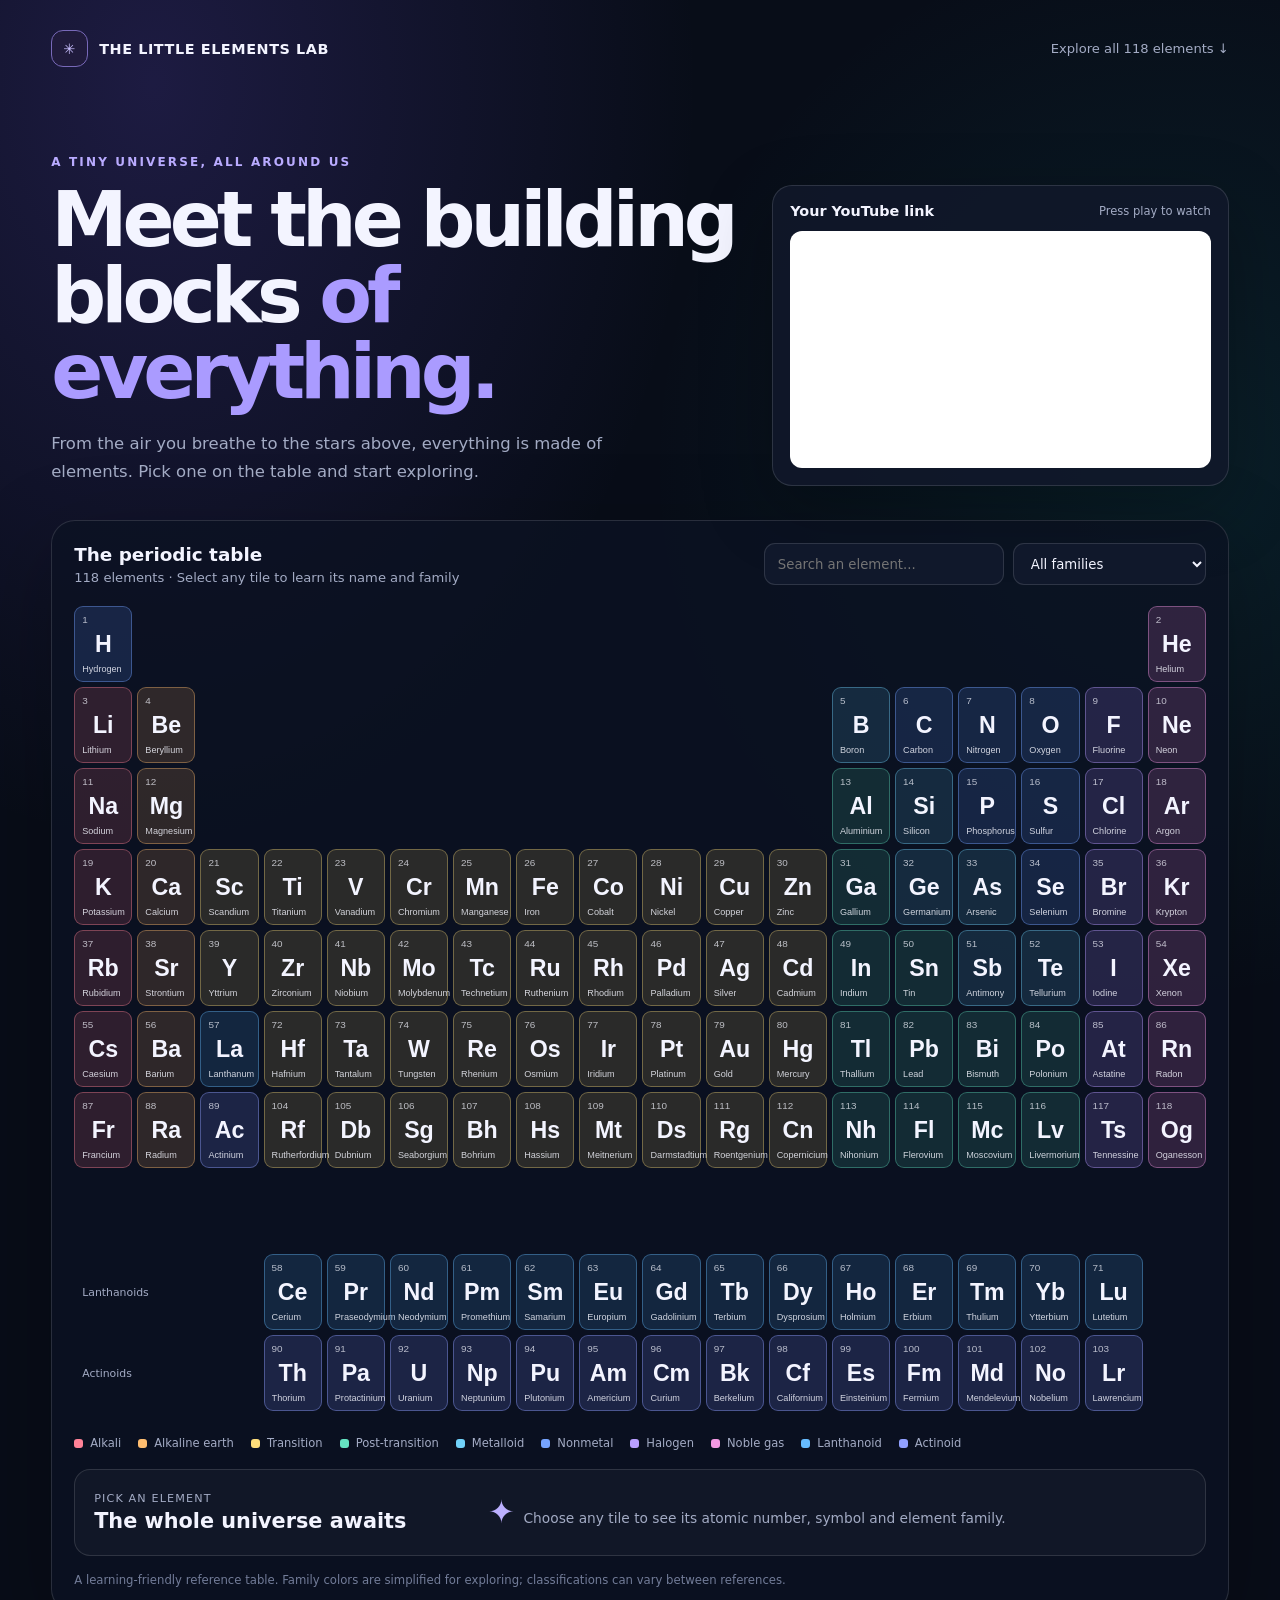
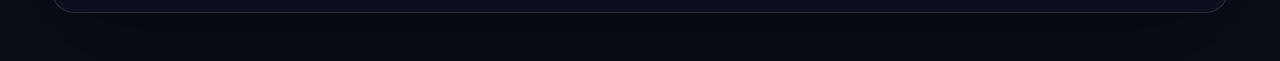
==== index.html @ 324c3a82 "Rename The Periodic Table.html to index.html" ====
<!doctype html>
<html lang="en">
<head>
<meta charset="utf-8"><meta name="viewport" content="width=device-width,initial-scale=1"><meta name="theme-color" content="#080d18">
<title>The Periodic Table — A little chemistry, a lot of wonder</title>
<style>
:root{color-scheme:dark;--ink:#f3f4ff;--muted:#a3abc4;--line:#ffffff20;font-family:Inter,ui-sans-serif,system-ui,-apple-system,"Segoe UI",sans-serif}*{box-sizing:border-box}
body{min-width:320px;min-height:100vh;margin:0;color:var(--ink);background:radial-gradient(ellipse at 12% 5%,#684dd638,transparent 34rem),radial-gradient(ellipse at 92% 28%,#17b3b11c,transparent 33rem),#080d18}
a{color:inherit}.page{width:min(1480px,100%);margin:auto;padding:30px clamp(16px,4vw,56px) 48px}.topbar,.video-heading,.table-head{display:flex;align-items:center;justify-content:space-between;gap:16px}
.brand{display:flex;align-items:center;gap:11px;font-size:.9rem;font-weight:750;letter-spacing:.04em;text-decoration:none}.brand-mark{display:grid;width:37px;height:37px;place-items:center;border:1px solid #7869b9;border-radius:12px;color:#c9bfff;background:#201b3c}.top-link,.table-subtitle{color:var(--muted);font-size:.82rem;text-decoration:none}
.hero{display:grid;grid-template-columns:1.2fr .8fr;align-items:end;gap:36px;padding:clamp(46px,8vw,88px) 0 34px}.eyebrow{margin:0 0 13px;color:#b9abff;font-size:.75rem;font-weight:800;letter-spacing:.18em;text-transform:uppercase}
h1{max-width:720px;margin:0;font-size:clamp(2.6rem,6vw,5.35rem);line-height:.99;letter-spacing:-.065em}h1 span{color:#aa9bff}.intro{max-width:620px;margin:20px 0 0;color:var(--muted);font-size:1.03rem;line-height:1.7}
.video-card{padding:17px;border:1px solid var(--line);border-radius:20px;background:#11182bd9;box-shadow:0 22px 70px #0004}.video-heading{margin-bottom:12px;font-size:.9rem}.video-heading span{color:var(--muted);font-size:.72rem}.video-frame{position:relative;overflow:hidden;width:100%;aspect-ratio:16/9;border-radius:12px;background:#0b1020}.video-frame iframe{position:absolute;inset:0;width:100%;height:100%;border:0}
.table-section{padding:22px;border:1px solid var(--line);border-radius:24px;background:#0c1223c9;box-shadow:0 28px 90px #0004}.table-head{flex-wrap:wrap;margin-bottom:21px}.table-title{margin:0;font-size:1.15rem}.table-subtitle{margin:5px 0 0}.tools{display:flex;flex-wrap:wrap;gap:9px}
input,select{min-height:42px;padding:0 13px;border:1px solid var(--line);border-radius:11px;outline:none;color:var(--ink);background:#10182b;font:inherit;font-size:.83rem}input{width:min(240px,55vw)}input:focus,select:focus{border-color:#a99aff;box-shadow:0 0 0 3px #a99aff24}
.table-scroll{overflow-x:auto;padding-bottom:10px;scrollbar-color:#525075 #111728}.periodic-grid{display:grid;grid-template-columns:repeat(18,minmax(54px,1fr));grid-template-rows:repeat(10,76px);gap:5px;min-width:1120px}
.element{display:flex;min-width:0;flex-direction:column;justify-content:space-between;padding:7px;border:1px solid var(--edge,#ffffff2b);border-radius:9px;color:var(--ink);background:var(--tile,#ffffff12);text-align:left;cursor:pointer;transition:transform .16s,filter .16s}.element:hover,.element:focus-visible{z-index:1;transform:translateY(-3px) scale(1.04);filter:brightness(1.2);outline:2px solid #ffffff8c}.element[hidden]{display:none}.atomic-number{color:#f5f6ffb8;font-size:.62rem}.symbol{align-self:center;font-size:1.45rem;font-weight:780;line-height:1}.element-name{overflow:hidden;color:#f5f6ffd4;font-size:.57rem;text-overflow:ellipsis;white-space:nowrap}
.alkali{--tile:#ff708326;--edge:#ff829761}.alkaline{--tile:#ffae5c26;--edge:#ffbe7061}.transition{--tile:#ffd76722;--edge:#ffde7b57}.post-transition{--tile:#4dd0b324;--edge:#65e4c259}.metalloid{--tile:#57beeb26;--edge:#71d2fa61}.nonmetal{--tile:#5992ff29;--edge:#76a4ff66}.halogen{--tile:#a682ff2b;--edge:#b99fff66}.noble{--tile:#ee7cda29;--edge:#f499e366}.lanthanoid{--tile:#4ba7ef26;--edge:#67bcff61}.actinoid{--tile:#778aff2b;--edge:#91a0ff66}
.series-label{grid-column:1/4;display:flex;align-items:center;padding-left:8px;color:var(--muted);font-size:.68rem}.legend{display:flex;flex-wrap:wrap;gap:10px 17px;margin-top:15px}.legend-item{display:inline-flex;align-items:center;gap:7px;color:var(--muted);font-size:.72rem}.dot{width:9px;height:9px;border-radius:3px;background:var(--dot)}
.details{display:grid;grid-template-columns:minmax(170px,.7fr) 1.3fr;gap:18px;align-items:center;margin-top:19px;padding:17px 19px;border:1px solid var(--line);border-radius:16px;background:#ffffff08}.details-kicker{color:var(--muted);font-size:.7rem;letter-spacing:.1em;text-transform:uppercase}.details-name{margin:4px 0 0;font-size:1.3rem}.details-symbol{color:#bcb0ff;font-size:2rem;font-weight:800}.details-text{margin:0;color:var(--muted);font-size:.86rem;line-height:1.6}.footnote{margin:16px 0 0;color:#727c98;font-size:.73rem;line-height:1.5}
@media(max-width:760px){.page{padding-top:19px}.hero{grid-template-columns:1fr;gap:25px;padding-top:56px}.video-card{max-width:480px}.table-section{padding:15px}.details{grid-template-columns:1fr;gap:9px}}
@media(prefers-reduced-motion:reduce){*,*::before,*::after{scroll-behavior:auto!important;transition-duration:.01ms!important}}
</style></head>
<body><main class="page">
<nav class="topbar" aria-label="Main navigation"><a class="brand" href="#" aria-label="Periodic Table home"><span class="brand-mark" aria-hidden="true">✳</span> THE LITTLE ELEMENTS LAB</a><a class="top-link" href="#elements">Explore all 118 elements ↓</a></nav>
<section class="hero" aria-labelledby="page-title"><div><p class="eyebrow">A tiny universe, all around us</p><h1 id="page-title">Meet the building blocks <span>of everything.</span></h1><p class="intro">From the air you breathe to the stars above, everything is made of elements. Pick one on the table and start exploring.</p></div>
<aside class="video-card" aria-label="YouTube video"><div class="video-heading"><strong>Your YouTube link</strong><span>Press play to watch</span></div><div class="video-frame"><iframe src="https://www.youtube-nocookie.com/embed/rz4Dd1I_fX0?list=RDrz4Dd1I_fX0" title="YouTube video" loading="lazy" referrerpolicy="strict-origin-when-cross-origin" allow="accelerometer; autoplay; clipboard-write; encrypted-media; gyroscope; picture-in-picture; web-share" allowfullscreen></iframe></div></aside></section>
<section class="table-section" id="elements" aria-labelledby="table-title"><div class="table-head"><div><h2 class="table-title" id="table-title">The periodic table</h2><p class="table-subtitle">118 elements · Select any tile to learn its name and family</p></div><div class="tools"><input id="search" type="search" placeholder="Search an element..." autocomplete="off" aria-label="Search elements">
<select id="family" aria-label="Filter by family"><option value="">All families</option><option value="alkali">Alkali metals</option><option value="alkaline">Alkaline earth metals</option><option value="transition">Transition metals</option><option value="post-transition">Post-transition metals</option><option value="metalloid">Metalloids</option><option value="nonmetal">Other nonmetals</option><option value="halogen">Halogens</option><option value="noble">Noble gases</option><option value="lanthanoid">Lanthanoids</option><option value="actinoid">Actinoids</option></select></div></div>
<div class="table-scroll" tabindex="0" aria-label="Scrollable periodic table"><div class="periodic-grid" id="periodic-grid"></div></div>
<div class="legend" aria-label="Element families"><span class="legend-item"><i class="dot" style="--dot:#ff8297"></i>Alkali</span><span class="legend-item"><i class="dot" style="--dot:#ffbe70"></i>Alkaline earth</span><span class="legend-item"><i class="dot" style="--dot:#ffde7b"></i>Transition</span><span class="legend-item"><i class="dot" style="--dot:#65e4c2"></i>Post-transition</span><span class="legend-item"><i class="dot" style="--dot:#71d2fa"></i>Metalloid</span><span class="legend-item"><i class="dot" style="--dot:#76a4ff"></i>Nonmetal</span><span class="legend-item"><i class="dot" style="--dot:#b99fff"></i>Halogen</span><span class="legend-item"><i class="dot" style="--dot:#f499e3"></i>Noble gas</span><span class="legend-item"><i class="dot" style="--dot:#67bcff"></i>Lanthanoid</span><span class="legend-item"><i class="dot" style="--dot:#91a0ff"></i>Actinoid</span></div>
<div class="details" aria-live="polite"><div><div class="details-kicker" id="details-kicker">Pick an element</div><h3 class="details-name" id="details-name">The whole universe awaits</h3></div><p class="details-text"><span class="details-symbol" id="details-symbol" aria-hidden="true">✦</span> &nbsp;<span id="details-description">Choose any tile to see its atomic number, symbol and element family.</span></p></div>
<p class="footnote">A learning-friendly reference table. Family colors are simplified for exploring; classifications can vary between references.</p></section></main>
<script>
const symbols = "H He Li Be B C N O F Ne Na Mg Al Si P S Cl Ar K Ca Sc Ti V Cr Mn Fe Co Ni Cu Zn Ga Ge As Se Br Kr Rb Sr Y Zr Nb Mo Tc Ru Rh Pd Ag Cd In Sn Sb Te I Xe Cs Ba La Ce Pr Nd Pm Sm Eu Gd Tb Dy Ho Er Tm Yb Lu Hf Ta W Re Os Ir Pt Au Hg Tl Pb Bi Po At Rn Fr Ra Ac Th Pa U Np Pu Am Cm Bk Cf Es Fm Md No Lr Rf Db Sg Bh Hs Mt Ds Rg Cn Nh Fl Mc Lv Ts Og".split(" ");
const names = [];
names.push(...`Hydrogen Helium Lithium Beryllium Boron Carbon Nitrogen Oxygen Fluorine Neon Sodium Magnesium Aluminium Silicon Phosphorus Sulfur Chlorine Argon Potassium Calcium Scandium Titanium Vanadium Chromium Manganese Iron Cobalt Nickel Copper Zinc Gallium Germanium Arsenic Selenium Bromine Krypton`.split(" "));
names.push(...`Rubidium Strontium Yttrium Zirconium Niobium Molybdenum Technetium Ruthenium Rhodium Palladium Silver Cadmium Indium Tin Antimony Tellurium Iodine Xenon Caesium Barium`.split(" "));
names.push(...`Lanthanum Cerium Praseodymium Neodymium Promethium Samarium Europium Gadolinium Terbium Dysprosium Holmium Erbium Thulium Ytterbium Lutetium Hafnium Tantalum Tungsten Rhenium Osmium Iridium Platinum Gold Mercury Thallium Lead Bismuth Polonium Astatine Radon`.split(" "));
names.push(...`Francium Radium Actinium Thorium Protactinium Uranium Neptunium Plutonium Americium Curium Berkelium Californium Einsteinium Fermium Mendelevium Nobelium`.split(" "));
names.push(...`Lawrencium Rutherfordium Dubnium Seaborgium Bohrium Hassium Meitnerium Darmstadtium Roentgenium Copernicium Nihonium Flerovium Moscovium Livermorium Tennessine Oganesson`.split(" "));
const positions = new Map();
const periods = [
  [[["H"],1],[["He"],18]],
  [[["Li"],1],[["Be"],2],[["B","C","N","O","F","Ne"],13]],
  [[["Na"],1],[["Mg"],2],[["Al","Si","P","S","Cl","Ar"],13]],
  [[symbols.slice(18,36),1]],
  [[symbols.slice(36,54),1]],
  [[["Cs"],1],[["Ba"],2],[["La"],3],[["Hf","Ta","W","Re","Os","Ir","Pt","Au","Hg","Tl","Pb","Bi","Po","At","Rn"],4]],
  [[["Fr"],1],[["Ra"],2],[["Ac"],3],[["Rf","Db","Sg","Bh","Hs","Mt","Ds","Rg","Cn","Nh","Fl","Mc","Lv","Ts","Og"],4]]
];
periods.forEach((period, index) => {
  for (const [groupSymbols, firstGroup] of period) {
    groupSymbols.forEach((symbol, offset) => positions.set(symbol, [index + 1, firstGroup + offset]));
  }
});
symbols.slice(57,71).forEach((symbol, index) => positions.set(symbol, [9, index + 4]));
symbols.slice(89,103).forEach((symbol, index) => positions.set(symbol, [10, index + 4]));

const familySets = {
  alkali: "Li Na K Rb Cs Fr", alkaline: "Be Mg Ca Sr Ba Ra",
  metalloid: "B Si Ge As Sb Te", nonmetal: "H C N O P S Se",
  halogen: "F Cl Br I At Ts", noble: "He Ne Ar Kr Xe Rn Og",
  "post-transition": "Al Ga In Sn Tl Pb Bi Po Nh Fl Mc Lv",
  lanthanoid: "La Ce Pr Nd Pm Sm Eu Gd Tb Dy Ho Er Tm Yb Lu",
  actinoid: "Ac Th Pa U Np Pu Am Cm Bk Cf Es Fm Md No Lr"
};
const familyNames = {
  alkali: "Alkali metal", alkaline: "Alkaline earth metal", transition: "Transition metal",
  "post-transition": "Post-transition metal", metalloid: "Metalloid", nonmetal: "Other nonmetal",
  halogen: "Halogen", noble: "Noble gas", lanthanoid: "Lanthanoid", actinoid: "Actinoid"
};
const families = Object.fromEntries(Object.entries(familySets).map(([family, list]) => [family, new Set(list.split(" "))]));
function familyOf(symbol) {
  for (const [family, set] of Object.entries(families)) if (set.has(symbol)) return family;
  const position = positions.get(symbol);
  return position && position[1] >= 3 && position[1] <= 12 ? "transition" : "post-transition";
}
const grid = document.getElementById("periodic-grid");
function addSeriesLabel(text, row) {
  const label = document.createElement("div");
  label.className = "series-label";
  label.style.gridRow = String(row);
  label.textContent = text;
  grid.append(label);
}
addSeriesLabel("Lanthanoids", 9);
addSeriesLabel("Actinoids", 10);
symbols.forEach((symbol, index) => {
  const [row, column] = positions.get(symbol);
  const family = familyOf(symbol);
  const tile = document.createElement("button");
  tile.type = "button";
  tile.className = `element ${family}`;
  tile.style.gridRow = String(row);
  tile.style.gridColumn = String(column);
  tile.dataset.name = names[index];
  tile.dataset.symbol = symbol;
  tile.dataset.family = family;
  tile.setAttribute("aria-label", `${names[index]}, atomic number ${index + 1}, ${familyNames[family]}`);
  tile.innerHTML = `<span class="atomic-number">${index + 1}</span><span class="symbol">${symbol}</span><span class="element-name">${names[index]}</span>`;
  tile.addEventListener("click", () => {
    document.getElementById("details-kicker").textContent = `Atomic number ${index + 1} · ${familyNames[family]}`;
    document.getElementById("details-name").textContent = names[index];
    document.getElementById("details-symbol").textContent = symbol;
    document.getElementById("details-description").textContent = facts[symbol] || `${names[index]} belongs to the ${familyNames[family].toLowerCase()} family. Its place in the table reflects its atomic number and shared chemical properties.`;
  });
  grid.append(tile);
});
const facts = {
  H: "The lightest element, hydrogen is the most abundant element in the universe and helps power stars.",
  He: "Helium is a very light noble gas. It is used in balloons and in cooling scientific equipment.",
  C: "Carbon is the versatile backbone of life and appears in forms such as graphite and diamond.",
  N: "Nitrogen makes up most of Earth's atmosphere and is essential to proteins and DNA.",
  O: "Oxygen is a reactive gas that animals need for respiration; it also makes up much of Earth's crust.",
  Na: "Sodium is a soft, reactive metal. In table salt, it is safely paired with chlorine.",
  Al: "Aluminium is a light metal used in cans, aircraft and many everyday objects.",
  Si: "Silicon is a metalloid used in computer chips and is a major ingredient in sand and glass.",
  Cl: "Chlorine is a reactive halogen used to disinfect water; in salt it is bonded to sodium.",
  Fe: "Iron is used to make steel and is part of the hemoglobin that carries oxygen in blood.",
  Cu: "Copper conducts electricity very well, which makes it useful in wires and electronics.",
  Ag: "Silver is a shiny metal with excellent electrical conductivity.",
  Au: "Gold resists corrosion and has been treasured for jewellery, coins and electronics.",
  Hg: "Mercury is a metal that is liquid at room temperature. It is toxic, so it must be handled safely.",
  U: "Uranium is a very heavy, naturally radioactive actinoid used as fuel in some nuclear power plants."
};
const search = document.getElementById("search");
const familySelect = document.getElementById("family");
function filterElements() {
  const query = search.value.trim().toLowerCase();
  const family = familySelect.value;
  for (const tile of grid.querySelectorAll(".element")) {
    const matchesQuery = `${tile.dataset.name} ${tile.dataset.symbol} ${tile.querySelector(".atomic-number").textContent}`.toLowerCase().includes(query);
    tile.hidden = !matchesQuery || (family !== "" && tile.dataset.family !== family);
  }
}
search.addEventListener("input", filterElements);
familySelect.addEventListener("change", filterElements);
</script></body></html>
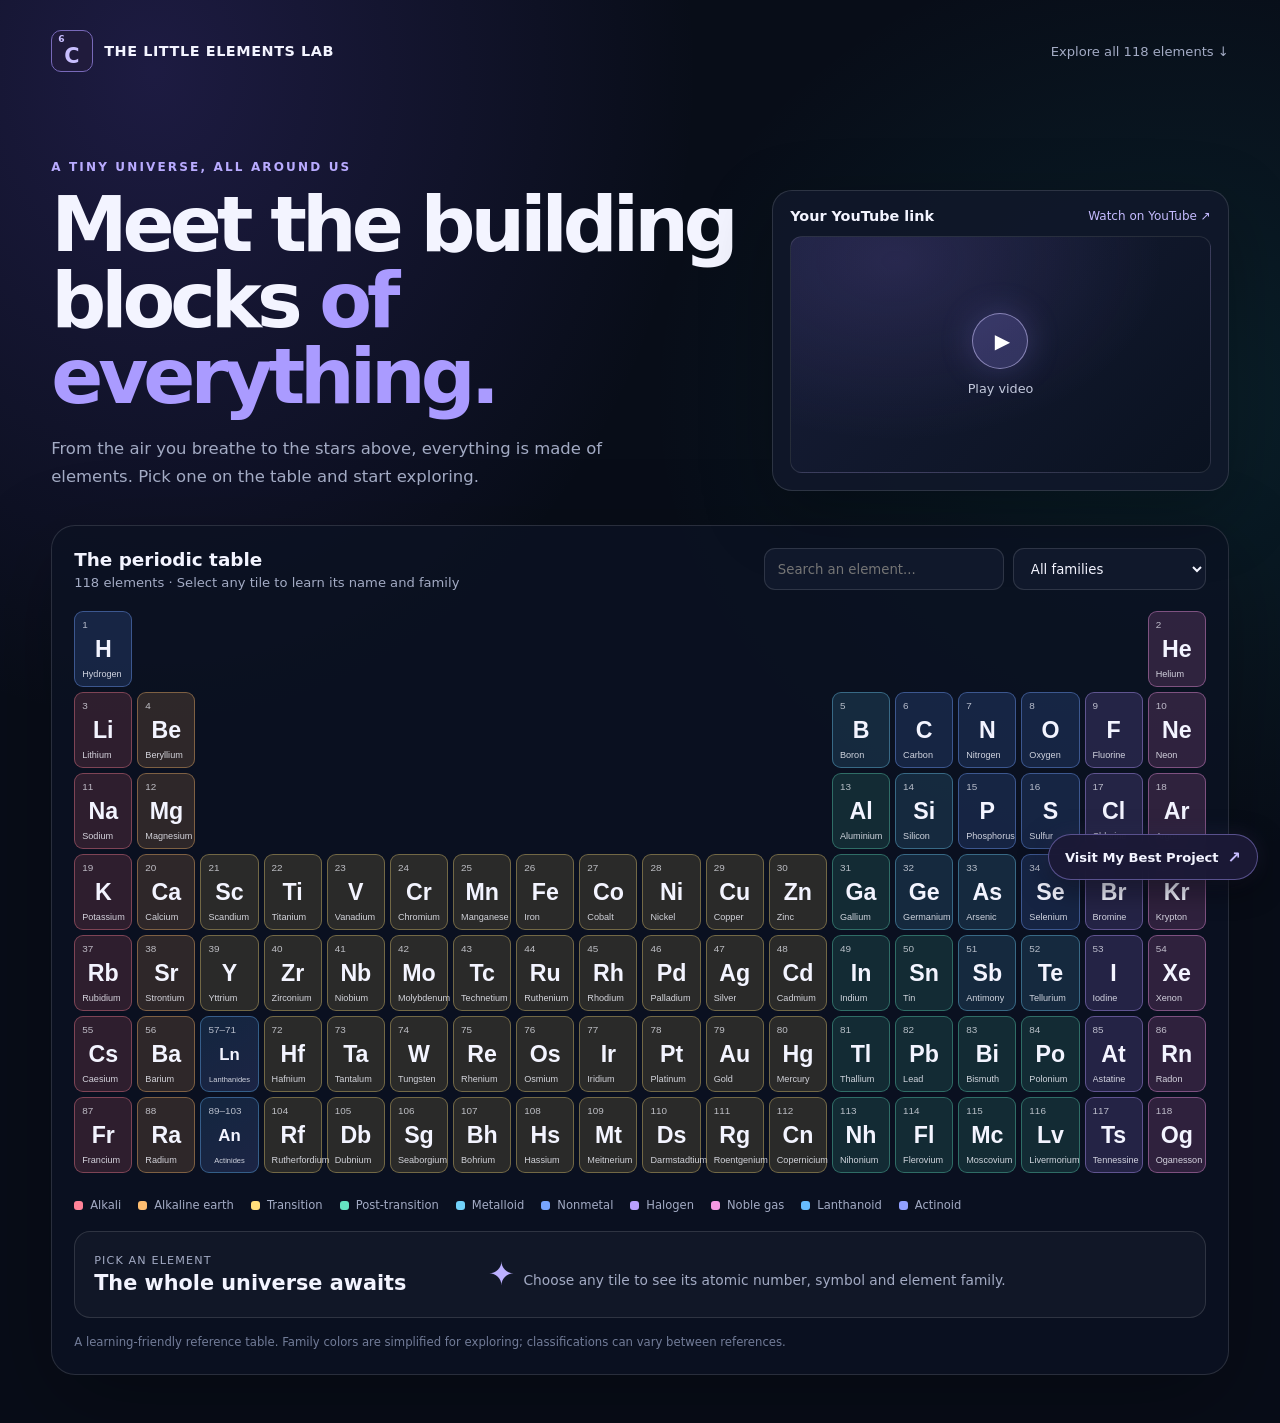
==== commit 368c441b: "Add files via upload" ====
--- a/index.html
+++ b/index.html
@@ -3,34 +3,39 @@
 <head>
 <meta charset="utf-8"><meta name="viewport" content="width=device-width,initial-scale=1"><meta name="theme-color" content="#080d18">
 <title>The Periodic Table — A little chemistry, a lot of wonder</title>
+<link rel="icon" type="image/svg+xml" href="data:image/svg+xml,%3Csvg xmlns='http://www.w3.org/2000/svg' viewBox='0 0 64 64'%3E%3Crect x='3' y='3' width='58' height='58' rx='12' fill='%23201b3c' stroke='%239a8cff' stroke-width='3'/%3E%3Ctext x='11' y='21' fill='%23d8d0ff' font-family='Arial,sans-serif' font-size='13'%3E6%3C/text%3E%3Ctext x='32' y='48' text-anchor='middle' fill='%23f3f4ff' font-family='Arial,sans-serif' font-size='31' font-weight='bold'%3EC%3C/text%3E%3C/svg%3E">
 <style>
-:root{color-scheme:dark;--ink:#f3f4ff;--muted:#a3abc4;--line:#ffffff20;font-family:Inter,ui-sans-serif,system-ui,-apple-system,"Segoe UI",sans-serif}*{box-sizing:border-box}
+:root{color-scheme:dark;--ink:#f3f4ff;--muted:#a3abc4;--line:#ffffff20;font-family:Inter,ui-sans-serif,system-ui,-apple-system,"Segoe UI",sans-serif}html{scroll-behavior:smooth;scroll-padding-top:20px}*{box-sizing:border-box}
 body{min-width:320px;min-height:100vh;margin:0;color:var(--ink);background:radial-gradient(ellipse at 12% 5%,#684dd638,transparent 34rem),radial-gradient(ellipse at 92% 28%,#17b3b11c,transparent 33rem),#080d18}
 a{color:inherit}.page{width:min(1480px,100%);margin:auto;padding:30px clamp(16px,4vw,56px) 48px}.topbar,.video-heading,.table-head{display:flex;align-items:center;justify-content:space-between;gap:16px}
-.brand{display:flex;align-items:center;gap:11px;font-size:.9rem;font-weight:750;letter-spacing:.04em;text-decoration:none}.brand-mark{display:grid;width:37px;height:37px;place-items:center;border:1px solid #7869b9;border-radius:12px;color:#c9bfff;background:#201b3c}.top-link,.table-subtitle{color:var(--muted);font-size:.82rem;text-decoration:none}
+.brand{display:flex;align-items:center;gap:11px;font-size:.9rem;font-weight:750;letter-spacing:.04em;text-decoration:none}.brand-mark{display:flex;width:42px;height:42px;flex-direction:column;justify-content:space-between;padding:4px 6px;border:1px solid #7869b9;border-radius:10px;color:#c9bfff;background:#201b3c;line-height:1}.brand-mark-number{font-size:.57rem;font-weight:600;letter-spacing:0}.brand-mark-symbol{align-self:center;font-size:1.3rem;font-weight:800}.top-link,.table-subtitle{color:var(--muted);font-size:.82rem;text-decoration:none}
 .hero{display:grid;grid-template-columns:1.2fr .8fr;align-items:end;gap:36px;padding:clamp(46px,8vw,88px) 0 34px}.eyebrow{margin:0 0 13px;color:#b9abff;font-size:.75rem;font-weight:800;letter-spacing:.18em;text-transform:uppercase}
 h1{max-width:720px;margin:0;font-size:clamp(2.6rem,6vw,5.35rem);line-height:.99;letter-spacing:-.065em}h1 span{color:#aa9bff}.intro{max-width:620px;margin:20px 0 0;color:var(--muted);font-size:1.03rem;line-height:1.7}
-.video-card{padding:17px;border:1px solid var(--line);border-radius:20px;background:#11182bd9;box-shadow:0 22px 70px #0004}.video-heading{margin-bottom:12px;font-size:.9rem}.video-heading span{color:var(--muted);font-size:.72rem}.video-frame{position:relative;overflow:hidden;width:100%;aspect-ratio:16/9;border-radius:12px;background:#0b1020}.video-frame iframe{position:absolute;inset:0;width:100%;height:100%;border:0}
+.video-card{padding:17px;border:1px solid var(--line);border-radius:20px;background:#11182bd9;box-shadow:0 22px 70px #0004}.video-heading{margin-bottom:12px;font-size:.9rem}.video-heading span{color:var(--muted);font-size:.72rem}.video-heading a{color:#c5bbff;font-size:.75rem;text-decoration:none}.video-heading a:hover{text-decoration:underline}.video-frame{position:relative;overflow:hidden;width:100%;aspect-ratio:16/9;border:1px solid #ffffff1c;border-radius:12px;background:radial-gradient(ellipse at 25% 10%,#8266d12d,transparent 60%),linear-gradient(135deg,#171d37,#0a1220)}.video-frame iframe{position:absolute;inset:0;width:100%;height:100%;border:0}.video-launch{position:absolute;inset:0;display:grid;width:100%;place-content:center;justify-items:center;gap:12px;border:0;color:#f3f4ff;background:transparent;font:inherit;cursor:pointer}.play-icon{display:grid;width:56px;height:56px;place-items:center;padding-left:4px;border:1px solid #d1c8ff88;border-radius:50%;color:white;background:#9a8cff38;box-shadow:0 0 34px #9a8cff3d;font-size:1.25rem;transition:transform .18s,background .18s}.video-launch:hover .play-icon,.video-launch:focus-visible .play-icon{transform:scale(1.08);background:#9a8cff70}.video-launch:focus-visible{outline:2px solid #c9bfff;outline-offset:-4px}.video-launch span:last-child{color:#c3c9dc;font-size:.8rem}
 .table-section{padding:22px;border:1px solid var(--line);border-radius:24px;background:#0c1223c9;box-shadow:0 28px 90px #0004}.table-head{flex-wrap:wrap;margin-bottom:21px}.table-title{margin:0;font-size:1.15rem}.table-subtitle{margin:5px 0 0}.tools{display:flex;flex-wrap:wrap;gap:9px}
 input,select{min-height:42px;padding:0 13px;border:1px solid var(--line);border-radius:11px;outline:none;color:var(--ink);background:#10182b;font:inherit;font-size:.83rem}input{width:min(240px,55vw)}input:focus,select:focus{border-color:#a99aff;box-shadow:0 0 0 3px #a99aff24}
-.table-scroll{overflow-x:auto;padding-bottom:10px;scrollbar-color:#525075 #111728}.periodic-grid{display:grid;grid-template-columns:repeat(18,minmax(54px,1fr));grid-template-rows:repeat(10,76px);gap:5px;min-width:1120px}
+.table-scroll{overflow-x:auto;padding-bottom:10px;scrollbar-color:#525075 #111728}.periodic-grid{display:grid;grid-template-columns:repeat(18,minmax(54px,1fr));grid-template-rows:repeat(7,76px);gap:5px;min-width:1120px}
 .element{display:flex;min-width:0;flex-direction:column;justify-content:space-between;padding:7px;border:1px solid var(--edge,#ffffff2b);border-radius:9px;color:var(--ink);background:var(--tile,#ffffff12);text-align:left;cursor:pointer;transition:transform .16s,filter .16s}.element:hover,.element:focus-visible{z-index:1;transform:translateY(-3px) scale(1.04);filter:brightness(1.2);outline:2px solid #ffffff8c}.element[hidden]{display:none}.atomic-number{color:#f5f6ffb8;font-size:.62rem}.symbol{align-self:center;font-size:1.45rem;font-weight:780;line-height:1}.element-name{overflow:hidden;color:#f5f6ffd4;font-size:.57rem;text-overflow:ellipsis;white-space:nowrap}
+.series-toggle{align-items:center;gap:2px;border-color:#67bcff61;background:linear-gradient(145deg,#4ba7ef26,#778aff2b);text-align:center}.series-toggle .atomic-number{align-self:flex-start}.series-toggle .symbol{font-size:1.05rem}.series-toggle .element-name{align-self:center;max-width:100%;font-size:.47rem;line-height:1.05;white-space:normal;overflow-wrap:anywhere}.series-disclosure{display:grid;grid-template-rows:0fr;opacity:0;transition:grid-template-rows .35s ease,opacity .25s ease}.series-disclosure.is-open{grid-template-rows:1fr;opacity:1}.series-panel-inner{min-height:0;overflow:hidden}.series-panel-head{display:flex;align-items:center;justify-content:space-between;gap:12px;padding:17px 2px 10px}.series-panel-title{margin:0;font-size:.92rem}.series-close{padding:6px 10px;border:1px solid var(--line);border-radius:9px;color:var(--muted);background:#10182b;font:inherit;font-size:.75rem;cursor:pointer}.series-close:hover{color:var(--ink);border-color:#a99aff}.series-grid{display:grid;grid-template-columns:repeat(15,minmax(54px,1fr));gap:5px;min-width:900px;padding:2px 1px 8px}
 .alkali{--tile:#ff708326;--edge:#ff829761}.alkaline{--tile:#ffae5c26;--edge:#ffbe7061}.transition{--tile:#ffd76722;--edge:#ffde7b57}.post-transition{--tile:#4dd0b324;--edge:#65e4c259}.metalloid{--tile:#57beeb26;--edge:#71d2fa61}.nonmetal{--tile:#5992ff29;--edge:#76a4ff66}.halogen{--tile:#a682ff2b;--edge:#b99fff66}.noble{--tile:#ee7cda29;--edge:#f499e366}.lanthanoid{--tile:#4ba7ef26;--edge:#67bcff61}.actinoid{--tile:#778aff2b;--edge:#91a0ff66}
-.series-label{grid-column:1/4;display:flex;align-items:center;padding-left:8px;color:var(--muted);font-size:.68rem}.legend{display:flex;flex-wrap:wrap;gap:10px 17px;margin-top:15px}.legend-item{display:inline-flex;align-items:center;gap:7px;color:var(--muted);font-size:.72rem}.dot{width:9px;height:9px;border-radius:3px;background:var(--dot)}
+.series-label{grid-column:1/3;display:flex;align-items:center;padding-left:8px;color:var(--muted);font-size:.62rem;line-height:1.4}.legend{display:flex;flex-wrap:wrap;gap:10px 17px;margin-top:15px}.legend-item{display:inline-flex;align-items:center;gap:7px;color:var(--muted);font-size:.72rem}.dot{width:9px;height:9px;border-radius:3px;background:var(--dot)}
 .details{display:grid;grid-template-columns:minmax(170px,.7fr) 1.3fr;gap:18px;align-items:center;margin-top:19px;padding:17px 19px;border:1px solid var(--line);border-radius:16px;background:#ffffff08}.details-kicker{color:var(--muted);font-size:.7rem;letter-spacing:.1em;text-transform:uppercase}.details-name{margin:4px 0 0;font-size:1.3rem}.details-symbol{color:#bcb0ff;font-size:2rem;font-weight:800}.details-text{margin:0;color:var(--muted);font-size:.86rem;line-height:1.6}.footnote{margin:16px 0 0;color:#727c98;font-size:.73rem;line-height:1.5}
+.project-link{position:fixed;right:22px;bottom:20px;z-index:5;display:inline-flex;align-items:center;gap:9px;min-height:46px;padding:0 16px;border:1px solid #a99aff70;border-radius:999px;color:#f3f4ff;background:rgba(28,25,55,.96);box-shadow:0 8px 28px #0008,0 0 22px #9a8cff20;font-size:.82rem;font-weight:700;text-decoration:none;backdrop-filter:blur(12px);transition:transform .18s,border-color .18s,background .18s}.project-link:hover{transform:translateY(-2px);border-color:#c7bcff;background:#30285a}.project-link:focus-visible{outline:2px solid #c9bfff;outline-offset:3px}.project-link span:last-child{color:#c7bcff;font-size:1rem}
 @media(max-width:760px){.page{padding-top:19px}.hero{grid-template-columns:1fr;gap:25px;padding-top:56px}.video-card{max-width:480px}.table-section{padding:15px}.details{grid-template-columns:1fr;gap:9px}}
+@media(max-width:480px){.project-link{right:14px;bottom:14px;min-height:43px;padding:0 13px;font-size:.76rem}}
 @media(prefers-reduced-motion:reduce){*,*::before,*::after{scroll-behavior:auto!important;transition-duration:.01ms!important}}
 </style></head>
 <body><main class="page">
-<nav class="topbar" aria-label="Main navigation"><a class="brand" href="#" aria-label="Periodic Table home"><span class="brand-mark" aria-hidden="true">✳</span> THE LITTLE ELEMENTS LAB</a><a class="top-link" href="#elements">Explore all 118 elements ↓</a></nav>
+<nav class="topbar" aria-label="Main navigation"><a class="brand" href="#" aria-label="Periodic Table home"><span class="brand-mark" title="Carbon, atomic number 6" aria-hidden="true"><span class="brand-mark-number">6</span><span class="brand-mark-symbol">C</span></span> THE LITTLE ELEMENTS LAB</a><a class="top-link" href="#elements">Explore all 118 elements ↓</a></nav>
 <section class="hero" aria-labelledby="page-title"><div><p class="eyebrow">A tiny universe, all around us</p><h1 id="page-title">Meet the building blocks <span>of everything.</span></h1><p class="intro">From the air you breathe to the stars above, everything is made of elements. Pick one on the table and start exploring.</p></div>
-<aside class="video-card" aria-label="YouTube video"><div class="video-heading"><strong>Your YouTube link</strong><span>Press play to watch</span></div><div class="video-frame"><iframe src="https://www.youtube-nocookie.com/embed/rz4Dd1I_fX0?list=RDrz4Dd1I_fX0" title="YouTube video" loading="lazy" referrerpolicy="strict-origin-when-cross-origin" allow="accelerometer; autoplay; clipboard-write; encrypted-media; gyroscope; picture-in-picture; web-share" allowfullscreen></iframe></div></aside></section>
+<aside class="video-card" aria-label="YouTube video"><div class="video-heading"><strong>Your YouTube link</strong><a href="https://www.youtube.com/watch?v=rz4Dd1I_fX0&amp;list=RDrz4Dd1I_fX0&amp;start_radio=1" target="_blank" rel="noopener noreferrer">Watch on YouTube ↗</a></div><div class="video-frame" id="video-frame"><button class="video-launch" id="video-launch" type="button" aria-label="Load and play the YouTube video"><span class="play-icon" aria-hidden="true">▶</span><span>Play video</span></button></div></aside></section>
 <section class="table-section" id="elements" aria-labelledby="table-title"><div class="table-head"><div><h2 class="table-title" id="table-title">The periodic table</h2><p class="table-subtitle">118 elements · Select any tile to learn its name and family</p></div><div class="tools"><input id="search" type="search" placeholder="Search an element..." autocomplete="off" aria-label="Search elements">
-<select id="family" aria-label="Filter by family"><option value="">All families</option><option value="alkali">Alkali metals</option><option value="alkaline">Alkaline earth metals</option><option value="transition">Transition metals</option><option value="post-transition">Post-transition metals</option><option value="metalloid">Metalloids</option><option value="nonmetal">Other nonmetals</option><option value="halogen">Halogens</option><option value="noble">Noble gases</option><option value="lanthanoid">Lanthanoids</option><option value="actinoid">Actinoids</option></select></div></div>
-<div class="table-scroll" tabindex="0" aria-label="Scrollable periodic table"><div class="periodic-grid" id="periodic-grid"></div></div>
+<select id="family" aria-label="Filter by family"><option value="">All families</option><option value="first-twenty">First Twenty</option><option value="alkali">Alkali metals</option><option value="alkaline">Alkaline earth metals</option><option value="transition">Transition metals</option><option value="post-transition">Post-transition metals</option><option value="metalloid">Metalloids</option><option value="nonmetal">Other nonmetals</option><option value="halogen">Halogens</option><option value="noble">Noble gases</option><option value="lanthanoid">Lanthanoids</option><option value="actinoid">Actinoids</option></select></div></div>
+<div class="table-scroll" tabindex="0" aria-label="Scrollable periodic table"><div class="periodic-grid" id="periodic-grid"></div><div class="series-disclosure" id="series-disclosure"><section class="series-panel-inner" id="series-panel-inner" aria-labelledby="series-panel-title" inert><div class="series-panel-head"><h3 class="series-panel-title" id="series-panel-title"></h3><button class="series-close" id="series-close" type="button">Close</button></div><div class="series-grid" id="series-grid"></div></section></div></div>
 <div class="legend" aria-label="Element families"><span class="legend-item"><i class="dot" style="--dot:#ff8297"></i>Alkali</span><span class="legend-item"><i class="dot" style="--dot:#ffbe70"></i>Alkaline earth</span><span class="legend-item"><i class="dot" style="--dot:#ffde7b"></i>Transition</span><span class="legend-item"><i class="dot" style="--dot:#65e4c2"></i>Post-transition</span><span class="legend-item"><i class="dot" style="--dot:#71d2fa"></i>Metalloid</span><span class="legend-item"><i class="dot" style="--dot:#76a4ff"></i>Nonmetal</span><span class="legend-item"><i class="dot" style="--dot:#b99fff"></i>Halogen</span><span class="legend-item"><i class="dot" style="--dot:#f499e3"></i>Noble gas</span><span class="legend-item"><i class="dot" style="--dot:#67bcff"></i>Lanthanoid</span><span class="legend-item"><i class="dot" style="--dot:#91a0ff"></i>Actinoid</span></div>
 <div class="details" aria-live="polite"><div><div class="details-kicker" id="details-kicker">Pick an element</div><h3 class="details-name" id="details-name">The whole universe awaits</h3></div><p class="details-text"><span class="details-symbol" id="details-symbol" aria-hidden="true">✦</span> &nbsp;<span id="details-description">Choose any tile to see its atomic number, symbol and element family.</span></p></div>
 <p class="footnote">A learning-friendly reference table. Family colors are simplified for exploring; classifications can vary between references.</p></section></main>
+<a class="project-link" href="https://hammy-boy.github.io/KiddoSprout-Family-Hub/#parent" target="_blank" rel="noopener noreferrer"><span>Visit My Best Project</span><span aria-hidden="true">↗</span></a>
 <script>
 const symbols = "H He Li Be B C N O F Ne Na Mg Al Si P S Cl Ar K Ca Sc Ti V Cr Mn Fe Co Ni Cu Zn Ga Ge As Se Br Kr Rb Sr Y Zr Nb Mo Tc Ru Rh Pd Ag Cd In Sn Sb Te I Xe Cs Ba La Ce Pr Nd Pm Sm Eu Gd Tb Dy Ho Er Tm Yb Lu Hf Ta W Re Os Ir Pt Au Hg Tl Pb Bi Po At Rn Fr Ra Ac Th Pa U Np Pu Am Cm Bk Cf Es Fm Md No Lr Rf Db Sg Bh Hs Mt Ds Rg Cn Nh Fl Mc Lv Ts Og".split(" ");
 const names = [];
@@ -46,17 +51,14 @@
   [[["Na"],1],[["Mg"],2],[["Al","Si","P","S","Cl","Ar"],13]],
   [[symbols.slice(18,36),1]],
   [[symbols.slice(36,54),1]],
-  [[["Cs"],1],[["Ba"],2],[["La"],3],[["Hf","Ta","W","Re","Os","Ir","Pt","Au","Hg","Tl","Pb","Bi","Po","At","Rn"],4]],
-  [[["Fr"],1],[["Ra"],2],[["Ac"],3],[["Rf","Db","Sg","Bh","Hs","Mt","Ds","Rg","Cn","Nh","Fl","Mc","Lv","Ts","Og"],4]]
+  [[["Cs"],1],[["Ba"],2],[["Hf","Ta","W","Re","Os","Ir","Pt","Au","Hg","Tl","Pb","Bi","Po","At","Rn"],4]],
+  [[["Fr"],1],[["Ra"],2],[["Rf","Db","Sg","Bh","Hs","Mt","Ds","Rg","Cn","Nh","Fl","Mc","Lv","Ts","Og"],4]]
 ];
 periods.forEach((period, index) => {
   for (const [groupSymbols, firstGroup] of period) {
     groupSymbols.forEach((symbol, offset) => positions.set(symbol, [index + 1, firstGroup + offset]));
   }
 });
-symbols.slice(57,71).forEach((symbol, index) => positions.set(symbol, [9, index + 4]));
-symbols.slice(89,103).forEach((symbol, index) => positions.set(symbol, [10, index + 4]));
-
 const familySets = {
   alkali: "Li Na K Rb Cs Fr", alkaline: "Be Mg Ca Sr Ba Ra",
   metalloid: "B Si Ge As Sb Te", nonmetal: "H C N O P S Se",
@@ -71,29 +73,63 @@
   halogen: "Halogen", noble: "Noble gas", lanthanoid: "Lanthanoid", actinoid: "Actinoid"
 };
 const families = Object.fromEntries(Object.entries(familySets).map(([family, list]) => [family, new Set(list.split(" "))]));
+const familySeries = {
+  lanthanoid: { title: "Lanthanides", start: 56, end: 71, buttonRow: 6, abbreviation: "Ln" },
+  actinoid: { title: "Actinides", start: 88, end: 103, buttonRow: 7, abbreviation: "An" }
+};
 function familyOf(symbol) {
   for (const [family, set] of Object.entries(families)) if (set.has(symbol)) return family;
   const position = positions.get(symbol);
   return position && position[1] >= 3 && position[1] <= 12 ? "transition" : "post-transition";
 }
 const grid = document.getElementById("periodic-grid");
-function addSeriesLabel(text, row) {
-  const label = document.createElement("div");
-  label.className = "series-label";
-  label.style.gridRow = String(row);
-  label.textContent = text;
-  grid.append(label);
+const seriesDisclosure = document.getElementById("series-disclosure");
+const seriesPanel = document.getElementById("series-panel-inner");
+const seriesGrid = document.getElementById("series-grid");
+const seriesTitle = document.getElementById("series-panel-title");
+const seriesTiles = { lanthanoid: [], actinoid: [] };
+let activeSeries = "";
+function toggleSeries(family) {
+  const shouldOpen = activeSeries !== family || !seriesDisclosure.classList.contains("is-open");
+  if (!shouldOpen) {
+    activeSeries = "";
+    seriesDisclosure.classList.remove("is-open");
+    seriesPanel.inert = true;
+  } else {
+    activeSeries = family;
+    const series = familySeries[family];
+    seriesTitle.textContent = `${series.title} · Atomic numbers ${series.start + 1}–${series.end}`;
+    seriesGrid.replaceChildren(...seriesTiles[family]);
+    seriesDisclosure.classList.add("is-open");
+    seriesPanel.inert = false;
+    filterElements();
+  }
+  for (const button of grid.querySelectorAll(".series-toggle")) {
+    button.setAttribute("aria-expanded", String(shouldOpen && button.dataset.family === family));
+  }
 }
-addSeriesLabel("Lanthanoids", 9);
-addSeriesLabel("Actinoids", 10);
+for (const [family, series] of Object.entries(familySeries)) {
+  const button = document.createElement("button");
+  button.type = "button";
+  button.className = `element series-toggle ${family}`;
+  button.style.gridRow = String(series.buttonRow);
+  button.style.gridColumn = "3";
+  button.dataset.family = family;
+  button.setAttribute("aria-label", `Show ${series.title.toLowerCase()}, atomic numbers ${series.start + 1} to ${series.end}`);
+  button.setAttribute("aria-controls", "series-panel-inner");
+  button.setAttribute("aria-expanded", "false");
+  button.innerHTML = `<span class="atomic-number">${series.start + 1}–${series.end}</span><span class="symbol">${series.abbreviation}</span><span class="element-name">${series.title}</span>`;
+  button.addEventListener("click", () => toggleSeries(family));
+  grid.append(button);
+}
+document.getElementById("series-close").addEventListener("click", () => {
+  if (activeSeries) toggleSeries(activeSeries);
+});
 symbols.forEach((symbol, index) => {
-  const [row, column] = positions.get(symbol);
   const family = familyOf(symbol);
   const tile = document.createElement("button");
   tile.type = "button";
   tile.className = `element ${family}`;
-  tile.style.gridRow = String(row);
-  tile.style.gridColumn = String(column);
   tile.dataset.name = names[index];
   tile.dataset.symbol = symbol;
   tile.dataset.family = family;
@@ -105,7 +141,14 @@
     document.getElementById("details-symbol").textContent = symbol;
     document.getElementById("details-description").textContent = facts[symbol] || `${names[index]} belongs to the ${familyNames[family].toLowerCase()} family. Its place in the table reflects its atomic number and shared chemical properties.`;
   });
-  grid.append(tile);
+  if (familySeries[family]) {
+    seriesTiles[family].push(tile);
+  } else {
+    const [row, column] = positions.get(symbol);
+    tile.style.gridRow = String(row);
+    tile.style.gridColumn = String(column);
+    grid.append(tile);
+  }
 });
 const facts = {
   H: "The lightest element, hydrogen is the most abundant element in the universe and helps power stars.",
@@ -126,14 +169,26 @@
 };
 const search = document.getElementById("search");
 const familySelect = document.getElementById("family");
+document.getElementById("video-launch").addEventListener("click", () => {
+  const iframe = document.createElement("iframe");
+  iframe.src = "https://www.youtube-nocookie.com/embed/rz4Dd1I_fX0?list=RDrz4Dd1I_fX0&autoplay=1";
+  iframe.title = "YouTube video";
+  iframe.allow = "accelerometer; autoplay; clipboard-write; encrypted-media; gyroscope; picture-in-picture; web-share";
+  iframe.allowFullscreen = true;
+  iframe.referrerPolicy = "strict-origin-when-cross-origin";
+  document.getElementById("video-frame").replaceChildren(iframe);
+});
 function filterElements() {
   const query = search.value.trim().toLowerCase();
   const family = familySelect.value;
-  for (const tile of grid.querySelectorAll(".element")) {
+  for (const tile of document.querySelectorAll(".element[data-name]")) {
     const matchesQuery = `${tile.dataset.name} ${tile.dataset.symbol} ${tile.querySelector(".atomic-number").textContent}`.toLowerCase().includes(query);
-    tile.hidden = !matchesQuery || (family !== "" && tile.dataset.family !== family);
+    const atomicNumber = Number(tile.querySelector(".atomic-number").textContent);
+    const matchesFamily = family === "" ||
+      (family === "first-twenty" ? atomicNumber <= 20 : tile.dataset.family === family);
+    tile.hidden = !matchesQuery || !matchesFamily;
   }
 }
 search.addEventListener("input", filterElements);
 familySelect.addEventListener("change", filterElements);
-</script></body></html>
+</script></body></html>
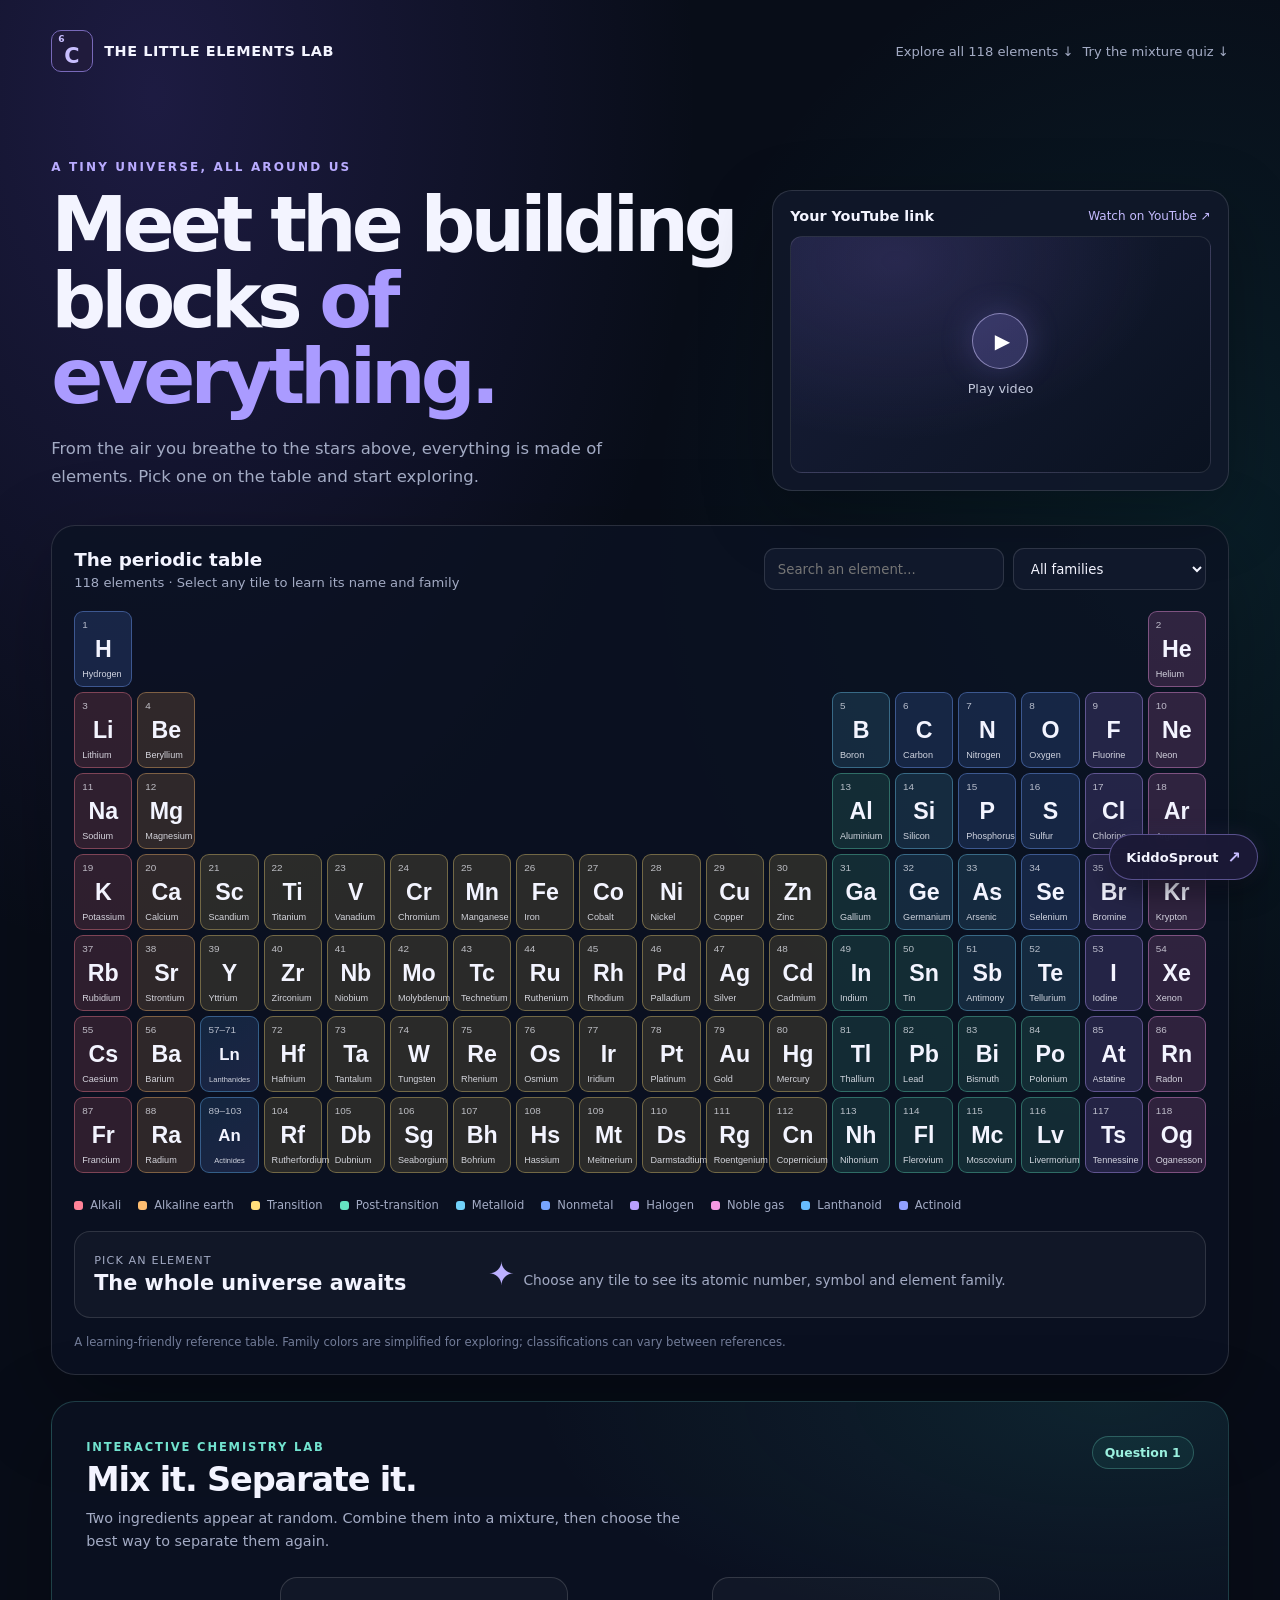
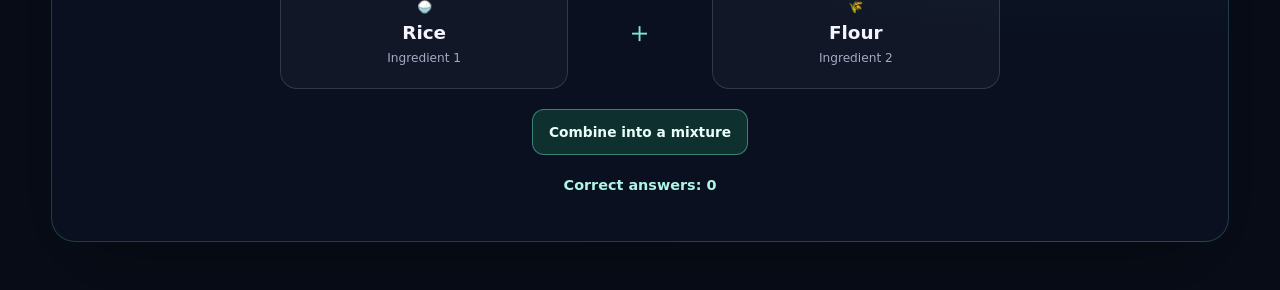
==== commit bea03db0: "Update periodic table lab and quiz Co-authored-by: Copilot <223556219+Copilot@users.noreply.github.c" ====
--- a/index.html
+++ b/index.html
@@ -13,20 +13,22 @@
 h1{max-width:720px;margin:0;font-size:clamp(2.6rem,6vw,5.35rem);line-height:.99;letter-spacing:-.065em}h1 span{color:#aa9bff}.intro{max-width:620px;margin:20px 0 0;color:var(--muted);font-size:1.03rem;line-height:1.7}
 .video-card{padding:17px;border:1px solid var(--line);border-radius:20px;background:#11182bd9;box-shadow:0 22px 70px #0004}.video-heading{margin-bottom:12px;font-size:.9rem}.video-heading span{color:var(--muted);font-size:.72rem}.video-heading a{color:#c5bbff;font-size:.75rem;text-decoration:none}.video-heading a:hover{text-decoration:underline}.video-frame{position:relative;overflow:hidden;width:100%;aspect-ratio:16/9;border:1px solid #ffffff1c;border-radius:12px;background:radial-gradient(ellipse at 25% 10%,#8266d12d,transparent 60%),linear-gradient(135deg,#171d37,#0a1220)}.video-frame iframe{position:absolute;inset:0;width:100%;height:100%;border:0}.video-launch{position:absolute;inset:0;display:grid;width:100%;place-content:center;justify-items:center;gap:12px;border:0;color:#f3f4ff;background:transparent;font:inherit;cursor:pointer}.play-icon{display:grid;width:56px;height:56px;place-items:center;padding-left:4px;border:1px solid #d1c8ff88;border-radius:50%;color:white;background:#9a8cff38;box-shadow:0 0 34px #9a8cff3d;font-size:1.25rem;transition:transform .18s,background .18s}.video-launch:hover .play-icon,.video-launch:focus-visible .play-icon{transform:scale(1.08);background:#9a8cff70}.video-launch:focus-visible{outline:2px solid #c9bfff;outline-offset:-4px}.video-launch span:last-child{color:#c3c9dc;font-size:.8rem}
 .table-section{padding:22px;border:1px solid var(--line);border-radius:24px;background:#0c1223c9;box-shadow:0 28px 90px #0004}.table-head{flex-wrap:wrap;margin-bottom:21px}.table-title{margin:0;font-size:1.15rem}.table-subtitle{margin:5px 0 0}.tools{display:flex;flex-wrap:wrap;gap:9px}
-input,select{min-height:42px;padding:0 13px;border:1px solid var(--line);border-radius:11px;outline:none;color:var(--ink);background:#10182b;font:inherit;font-size:.83rem}input{width:min(240px,55vw)}input:focus,select:focus{border-color:#a99aff;box-shadow:0 0 0 3px #a99aff24}
+input,select{min-height:42px;padding:0 13px;border:1px solid var(--line);border-radius:11px;outline:none;color:var(--ink);background:#10182b;font:inherit;font-size:.83rem}input{width:min(240px,55vw)}input:focus,select:focus,input.has-selection,select.has-selection{border-color:#c4b5fd;box-shadow:0 0 0 2px #c4b5fd35,0 0 16px #8b5cf680}
 .table-scroll{overflow-x:auto;padding-bottom:10px;scrollbar-color:#525075 #111728}.periodic-grid{display:grid;grid-template-columns:repeat(18,minmax(54px,1fr));grid-template-rows:repeat(7,76px);gap:5px;min-width:1120px}
-.element{display:flex;min-width:0;flex-direction:column;justify-content:space-between;padding:7px;border:1px solid var(--edge,#ffffff2b);border-radius:9px;color:var(--ink);background:var(--tile,#ffffff12);text-align:left;cursor:pointer;transition:transform .16s,filter .16s}.element:hover,.element:focus-visible{z-index:1;transform:translateY(-3px) scale(1.04);filter:brightness(1.2);outline:2px solid #ffffff8c}.element[hidden]{display:none}.atomic-number{color:#f5f6ffb8;font-size:.62rem}.symbol{align-self:center;font-size:1.45rem;font-weight:780;line-height:1}.element-name{overflow:hidden;color:#f5f6ffd4;font-size:.57rem;text-overflow:ellipsis;white-space:nowrap}
-.series-toggle{align-items:center;gap:2px;border-color:#67bcff61;background:linear-gradient(145deg,#4ba7ef26,#778aff2b);text-align:center}.series-toggle .atomic-number{align-self:flex-start}.series-toggle .symbol{font-size:1.05rem}.series-toggle .element-name{align-self:center;max-width:100%;font-size:.47rem;line-height:1.05;white-space:normal;overflow-wrap:anywhere}.series-disclosure{display:grid;grid-template-rows:0fr;opacity:0;transition:grid-template-rows .35s ease,opacity .25s ease}.series-disclosure.is-open{grid-template-rows:1fr;opacity:1}.series-panel-inner{min-height:0;overflow:hidden}.series-panel-head{display:flex;align-items:center;justify-content:space-between;gap:12px;padding:17px 2px 10px}.series-panel-title{margin:0;font-size:.92rem}.series-close{padding:6px 10px;border:1px solid var(--line);border-radius:9px;color:var(--muted);background:#10182b;font:inherit;font-size:.75rem;cursor:pointer}.series-close:hover{color:var(--ink);border-color:#a99aff}.series-grid{display:grid;grid-template-columns:repeat(15,minmax(54px,1fr));gap:5px;min-width:900px;padding:2px 1px 8px}
-.alkali{--tile:#ff708326;--edge:#ff829761}.alkaline{--tile:#ffae5c26;--edge:#ffbe7061}.transition{--tile:#ffd76722;--edge:#ffde7b57}.post-transition{--tile:#4dd0b324;--edge:#65e4c259}.metalloid{--tile:#57beeb26;--edge:#71d2fa61}.nonmetal{--tile:#5992ff29;--edge:#76a4ff66}.halogen{--tile:#a682ff2b;--edge:#b99fff66}.noble{--tile:#ee7cda29;--edge:#f499e366}.lanthanoid{--tile:#4ba7ef26;--edge:#67bcff61}.actinoid{--tile:#778aff2b;--edge:#91a0ff66}
-.series-label{grid-column:1/3;display:flex;align-items:center;padding-left:8px;color:var(--muted);font-size:.62rem;line-height:1.4}.legend{display:flex;flex-wrap:wrap;gap:10px 17px;margin-top:15px}.legend-item{display:inline-flex;align-items:center;gap:7px;color:var(--muted);font-size:.72rem}.dot{width:9px;height:9px;border-radius:3px;background:var(--dot)}
+.element{display:flex;min-width:0;flex-direction:column;justify-content:space-between;padding:7px;border:1px solid var(--edge,#ffffff2b);border-radius:9px;color:var(--ink);background:var(--tile,#ffffff12);text-align:left;cursor:pointer;transition:transform .16s,filter .16s,box-shadow .2s,border-color .2s}.element:hover,.element:focus-visible{z-index:1;transform:translateY(-3px) scale(1.04);filter:brightness(1.2);outline:2px solid #ffffff8c}.element[hidden]{display:none}.element.is-selected,.series-toggle[aria-expanded="true"]{border-color:var(--glow);box-shadow:inset 0 0 12px color-mix(in srgb,var(--glow) 72%,transparent),inset 0 0 27px color-mix(in srgb,var(--glow) 48%,transparent);filter:brightness(1.15)}.atomic-number{color:#f5f6ffb8;font-size:.62rem}.symbol{align-self:center;font-size:1.45rem;font-weight:780;line-height:1}.element-name{overflow:hidden;color:#f5f6ffd4;font-size:.57rem;text-overflow:ellipsis;white-space:nowrap}
+.series-toggle{align-items:center;gap:2px;border-color:#67bcff61;background:linear-gradient(145deg,#4ba7ef26,#778aff2b);text-align:center}.series-toggle .atomic-number{align-self:flex-start}.series-toggle .symbol{font-size:1.05rem}.series-toggle .element-name{align-self:center;max-width:100%;font-size:.47rem;line-height:1.05;white-space:normal;overflow-wrap:anywhere}.series-disclosure{display:grid;grid-template-rows:0fr;opacity:0;transition:grid-template-rows .28s ease,opacity .28s ease}.series-disclosure.is-open{grid-template-rows:1fr;opacity:1}.series-panel-inner{min-height:0;overflow:hidden}.series-panel-head{display:flex;align-items:center;justify-content:space-between;gap:12px;padding:17px 2px 10px}.series-panel-title{margin:0;font-size:.92rem}.series-close{padding:6px 10px;border:1px solid var(--line);border-radius:9px;color:var(--muted);background:#10182b;font:inherit;font-size:.75rem;cursor:pointer}.series-close:hover{color:var(--ink);border-color:#a99aff}.series-grid{display:grid;grid-template-columns:repeat(15,minmax(54px,1fr));gap:5px;min-width:900px;padding:2px 1px 8px}
+.alkali{--tile:#ff708326;--edge:#ff829761;--glow:#ff7083}.alkaline{--tile:#ffae5c26;--edge:#ffbe7061;--glow:#ffae5c}.transition{--tile:#ffd76722;--edge:#ffde7b57;--glow:#ffd767}.post-transition{--tile:#4dd0b324;--edge:#65e4c259;--glow:#4dd0b3}.metalloid{--tile:#57beeb26;--edge:#71d2fa61;--glow:#57beeb}.nonmetal{--tile:#5992ff29;--edge:#76a4ff66;--glow:#5992ff}.halogen{--tile:#a682ff2b;--edge:#b99fff66;--glow:#a682ff}.noble{--tile:#ee7cda29;--edge:#f499e366;--glow:#ee7cda}.lanthanoid{--tile:#4ba7ef26;--edge:#67bcff61;--glow:#4ba7ef}.actinoid{--tile:#778aff2b;--edge:#91a0ff66;--glow:#778aff}
+.series-label{grid-column:1/-1;display:flex;align-items:center;padding:8px 2px 3px;color:var(--muted);font-size:.68rem;font-weight:700;letter-spacing:.04em}.legend{display:flex;flex-wrap:wrap;gap:10px 17px;margin-top:15px}.legend-item{display:inline-flex;align-items:center;gap:7px;color:var(--muted);font-size:.72rem}.dot{width:9px;height:9px;border-radius:3px;background:var(--dot)}
 .details{display:grid;grid-template-columns:minmax(170px,.7fr) 1.3fr;gap:18px;align-items:center;margin-top:19px;padding:17px 19px;border:1px solid var(--line);border-radius:16px;background:#ffffff08}.details-kicker{color:var(--muted);font-size:.7rem;letter-spacing:.1em;text-transform:uppercase}.details-name{margin:4px 0 0;font-size:1.3rem}.details-symbol{color:#bcb0ff;font-size:2rem;font-weight:800}.details-text{margin:0;color:var(--muted);font-size:.86rem;line-height:1.6}.footnote{margin:16px 0 0;color:#727c98;font-size:.73rem;line-height:1.5}
+.mixture-quiz{margin-top:26px;padding:clamp(20px,4vw,34px);border:1px solid #66dacb38;border-radius:24px;background:radial-gradient(ellipse at 90% 0%,#36c9b61a,transparent 36rem),#0c1223c9;box-shadow:0 28px 90px #0004}.quiz-heading{display:flex;align-items:flex-start;justify-content:space-between;gap:20px;margin-bottom:24px}.quiz-heading h2{margin:5px 0 8px;font-size:clamp(1.5rem,3vw,2.1rem);letter-spacing:-.035em}.quiz-heading p{max-width:620px;margin:0;color:var(--muted);font-size:.9rem;line-height:1.6}.quiz-tag{color:#72e3cf;font-size:.72rem;font-weight:800;letter-spacing:.16em;text-transform:uppercase}.quiz-progress{flex:none;padding:8px 12px;border:1px solid #72e3cf45;border-radius:999px;color:#9bf1df;background:#40cbb014;font-size:.78rem;font-weight:700}.quiz-scene{display:grid;grid-template-columns:1fr minmax(110px,.4fr) 1fr;align-items:center;gap:14px;max-width:720px;margin:0 auto 20px}.ingredient-card,.mixture-card{display:grid;min-height:112px;place-content:center;gap:8px;padding:16px;border:1px solid #ffffff24;border-radius:17px;background:#ffffff08;text-align:center}.ingredient-card strong{font-size:1.15rem}.ingredient-card span,.mixture-card span{color:var(--muted);font-size:.76rem}.ingredient-icon{font-size:1.8rem}.mix-arrow{color:#7de6d2;font-size:1.8rem;text-align:center}.mixture-card{border-color:#62ddc74a;background:linear-gradient(145deg,#33cbb326,#6e74ff12);box-shadow:inset 0 0 24px #35d1b414}.quiz-actions{display:flex;justify-content:center;margin:0 0 22px}.quiz-button,.method-option{min-height:46px;padding:10px 16px;border:1px solid #72e3cf75;border-radius:12px;color:#eafffb;background:#0e302f;font:inherit;font-size:.86rem;font-weight:700;cursor:pointer;transition:transform .16s,border-color .16s,background .16s}.quiz-button:hover,.method-option:hover:not(:disabled){transform:translateY(-2px);border-color:#9bffec;background:#12433f}.quiz-button:focus-visible,.method-option:focus-visible{outline:2px solid #a8fff0;outline-offset:3px}.quiz-question{margin:18px 0 12px;text-align:center;font-size:1rem}.method-options{display:grid;grid-template-columns:repeat(3,minmax(0,1fr));gap:9px;max-width:820px;margin:0 auto}.method-option{min-height:56px;border-color:#ffffff25;color:var(--ink);background:#ffffff09}.method-option:disabled{cursor:default;opacity:.7}.method-option.is-correct{border-color:#60e6a9;background:#1a664b;color:#e7fff2}.method-option.is-wrong{border-color:#ff8297;background:#622b3b;color:#fff0f2}.quiz-feedback{min-height:48px;max-width:820px;margin:17px auto 0;padding:12px 14px;border-radius:12px;color:#d9e2f5;background:#ffffff09;font-size:.86rem;line-height:1.55}.quiz-feedback:empty{display:none}.quiz-feedback.is-correct{color:#baffd7;background:#60e6a918}.quiz-feedback.is-wrong{color:#ffd3d8;background:#ff829718}.quiz-next{display:flex;justify-content:center;min-height:46px;margin:17px auto 0}.quiz-next[hidden]{display:none}.quiz-score{margin-top:14px;color:#aef5e5;text-align:center;font-size:.9rem;font-weight:700}.quiz-score[hidden]{display:none}
 .project-link{position:fixed;right:22px;bottom:20px;z-index:5;display:inline-flex;align-items:center;gap:9px;min-height:46px;padding:0 16px;border:1px solid #a99aff70;border-radius:999px;color:#f3f4ff;background:rgba(28,25,55,.96);box-shadow:0 8px 28px #0008,0 0 22px #9a8cff20;font-size:.82rem;font-weight:700;text-decoration:none;backdrop-filter:blur(12px);transition:transform .18s,border-color .18s,background .18s}.project-link:hover{transform:translateY(-2px);border-color:#c7bcff;background:#30285a}.project-link:focus-visible{outline:2px solid #c9bfff;outline-offset:3px}.project-link span:last-child{color:#c7bcff;font-size:1rem}
-@media(max-width:760px){.page{padding-top:19px}.hero{grid-template-columns:1fr;gap:25px;padding-top:56px}.video-card{max-width:480px}.table-section{padding:15px}.details{grid-template-columns:1fr;gap:9px}}
+@media(max-width:760px){.page{padding-top:19px}.hero{grid-template-columns:1fr;gap:25px;padding-top:56px}.video-card{max-width:480px}.table-section{padding:15px}.details{grid-template-columns:1fr;gap:9px}.method-options{grid-template-columns:repeat(2,minmax(0,1fr))}}
 @media(max-width:480px){.project-link{right:14px;bottom:14px;min-height:43px;padding:0 13px;font-size:.76rem}}
+@media(max-width:440px){.quiz-heading{flex-direction:column}.quiz-scene{grid-template-columns:1fr;gap:8px}.ingredient-card,.mixture-card{min-height:82px}.mix-arrow{transform:rotate(90deg)}.method-options{grid-template-columns:1fr}}
 @media(prefers-reduced-motion:reduce){*,*::before,*::after{scroll-behavior:auto!important;transition-duration:.01ms!important}}
 </style></head>
 <body><main class="page">
-<nav class="topbar" aria-label="Main navigation"><a class="brand" href="#" aria-label="Periodic Table home"><span class="brand-mark" title="Carbon, atomic number 6" aria-hidden="true"><span class="brand-mark-number">6</span><span class="brand-mark-symbol">C</span></span> THE LITTLE ELEMENTS LAB</a><a class="top-link" href="#elements">Explore all 118 elements ↓</a></nav>
+<nav class="topbar" aria-label="Main navigation"><a class="brand" href="#" aria-label="Periodic Table home"><span class="brand-mark" title="Carbon, atomic number 6" aria-hidden="true"><span class="brand-mark-number">6</span><span class="brand-mark-symbol">C</span></span> THE LITTLE ELEMENTS LAB</a><div class="tools"><a class="top-link" href="#elements">Explore all 118 elements ↓</a><a class="top-link" href="#mixture-quiz">Try the mixture quiz ↓</a></div></nav>
 <section class="hero" aria-labelledby="page-title"><div><p class="eyebrow">A tiny universe, all around us</p><h1 id="page-title">Meet the building blocks <span>of everything.</span></h1><p class="intro">From the air you breathe to the stars above, everything is made of elements. Pick one on the table and start exploring.</p></div>
 <aside class="video-card" aria-label="YouTube video"><div class="video-heading"><strong>Your YouTube link</strong><a href="https://www.youtube.com/watch?v=rz4Dd1I_fX0&amp;list=RDrz4Dd1I_fX0&amp;start_radio=1" target="_blank" rel="noopener noreferrer">Watch on YouTube ↗</a></div><div class="video-frame" id="video-frame"><button class="video-launch" id="video-launch" type="button" aria-label="Load and play the YouTube video"><span class="play-icon" aria-hidden="true">▶</span><span>Play video</span></button></div></aside></section>
 <section class="table-section" id="elements" aria-labelledby="table-title"><div class="table-head"><div><h2 class="table-title" id="table-title">The periodic table</h2><p class="table-subtitle">118 elements · Select any tile to learn its name and family</p></div><div class="tools"><input id="search" type="search" placeholder="Search an element..." autocomplete="off" aria-label="Search elements">
@@ -34,8 +36,13 @@
 <div class="table-scroll" tabindex="0" aria-label="Scrollable periodic table"><div class="periodic-grid" id="periodic-grid"></div><div class="series-disclosure" id="series-disclosure"><section class="series-panel-inner" id="series-panel-inner" aria-labelledby="series-panel-title" inert><div class="series-panel-head"><h3 class="series-panel-title" id="series-panel-title"></h3><button class="series-close" id="series-close" type="button">Close</button></div><div class="series-grid" id="series-grid"></div></section></div></div>
 <div class="legend" aria-label="Element families"><span class="legend-item"><i class="dot" style="--dot:#ff8297"></i>Alkali</span><span class="legend-item"><i class="dot" style="--dot:#ffbe70"></i>Alkaline earth</span><span class="legend-item"><i class="dot" style="--dot:#ffde7b"></i>Transition</span><span class="legend-item"><i class="dot" style="--dot:#65e4c2"></i>Post-transition</span><span class="legend-item"><i class="dot" style="--dot:#71d2fa"></i>Metalloid</span><span class="legend-item"><i class="dot" style="--dot:#76a4ff"></i>Nonmetal</span><span class="legend-item"><i class="dot" style="--dot:#b99fff"></i>Halogen</span><span class="legend-item"><i class="dot" style="--dot:#f499e3"></i>Noble gas</span><span class="legend-item"><i class="dot" style="--dot:#67bcff"></i>Lanthanoid</span><span class="legend-item"><i class="dot" style="--dot:#91a0ff"></i>Actinoid</span></div>
 <div class="details" aria-live="polite"><div><div class="details-kicker" id="details-kicker">Pick an element</div><h3 class="details-name" id="details-name">The whole universe awaits</h3></div><p class="details-text"><span class="details-symbol" id="details-symbol" aria-hidden="true">✦</span> &nbsp;<span id="details-description">Choose any tile to see its atomic number, symbol and element family.</span></p></div>
-<p class="footnote">A learning-friendly reference table. Family colors are simplified for exploring; classifications can vary between references.</p></section></main>
-<a class="project-link" href="https://hammy-boy.github.io/KiddoSprout-Family-Hub/#parent" target="_blank" rel="noopener noreferrer"><span>Visit My Best Project</span><span aria-hidden="true">↗</span></a>
+<p class="footnote">A learning-friendly reference table. Family colors are simplified for exploring; classifications can vary between references.</p></section>
+<section class="mixture-quiz" id="mixture-quiz" aria-labelledby="quiz-title"><div class="quiz-heading"><div><span class="quiz-tag">Interactive chemistry lab</span><h2 id="quiz-title">Mix it. Separate it.</h2><p>Two ingredients appear at random. Combine them into a mixture, then choose the best way to separate them again.</p></div><span class="quiz-progress" id="quiz-progress" aria-live="polite"></span></div>
+<div class="quiz-scene" aria-label="The ingredients and resulting mixture"><div class="ingredient-card"><span class="ingredient-icon" id="ingredient-one-icon" aria-hidden="true"></span><strong id="ingredient-one"></strong><span>Ingredient 1</span></div><span class="mix-arrow" aria-hidden="true">＋</span><div class="ingredient-card"><span class="ingredient-icon" id="ingredient-two-icon" aria-hidden="true"></span><strong id="ingredient-two"></strong><span>Ingredient 2</span></div></div>
+<div class="quiz-actions"><button class="quiz-button" id="mix-button" type="button">Combine into a mixture</button></div>
+<div id="mixture-stage" hidden><div class="mixture-card"><span aria-hidden="true">🧪</span><strong id="mixture-name"></strong><span>The ingredients are mixed, not chemically joined.</span></div><h3 class="quiz-question" id="quiz-question"></h3><div class="method-options" id="method-options" role="group" aria-label="Choose a separation method"></div><p class="quiz-feedback" id="quiz-feedback" aria-live="polite"></p><button class="quiz-button quiz-next" id="quiz-next" type="button" hidden>Next mixture →</button></div>
+<p class="quiz-score" id="quiz-score" aria-live="polite"></p></section></main>
+<a class="project-link" href="https://hammy-boy.github.io/KiddoSprout-Family-Hub/#parent" target="_blank" rel="noopener noreferrer"><span>KiddoSprout</span><span aria-hidden="true">↗</span></a>
 <script>
 const symbols = "H He Li Be B C N O F Ne Na Mg Al Si P S Cl Ar K Ca Sc Ti V Cr Mn Fe Co Ni Cu Zn Ga Ge As Se Br Kr Rb Sr Y Zr Nb Mo Tc Ru Rh Pd Ag Cd In Sn Sb Te I Xe Cs Ba La Ce Pr Nd Pm Sm Eu Gd Tb Dy Ho Er Tm Yb Lu Hf Ta W Re Os Ir Pt Au Hg Tl Pb Bi Po At Rn Fr Ra Ac Th Pa U Np Pu Am Cm Bk Cf Es Fm Md No Lr Rf Db Sg Bh Hs Mt Ds Rg Cn Nh Fl Mc Lv Ts Og".split(" ");
 const names = [];
@@ -88,25 +95,35 @@
 const seriesGrid = document.getElementById("series-grid");
 const seriesTitle = document.getElementById("series-panel-title");
 const seriesTiles = { lanthanoid: [], actinoid: [] };
-let activeSeries = "";
+const activeSeries = new Set();
 function toggleSeries(family) {
-  const shouldOpen = activeSeries !== family || !seriesDisclosure.classList.contains("is-open");
-  if (!shouldOpen) {
-    activeSeries = "";
+  if (activeSeries.has(family)) {
+    activeSeries.delete(family);
+  } else {
+    activeSeries.add(family);
+  }
+  if (activeSeries.size) {
+    const openSeries = [...activeSeries];
+    seriesTitle.textContent = openSeries.map((item) => familySeries[item].title).join(" + ");
+    const content = [];
+    for (const item of openSeries) {
+      const series = familySeries[item];
+      const label = document.createElement("div");
+      label.className = "series-label";
+      label.textContent = `${series.title} · Atomic numbers ${series.start + 1}–${series.end}`;
+      content.push(label, ...seriesTiles[item]);
+    }
+    seriesGrid.replaceChildren(...content);
+    seriesDisclosure.classList.add("is-open");
+    seriesPanel.inert = false;
+  } else {
     seriesDisclosure.classList.remove("is-open");
     seriesPanel.inert = true;
-  } else {
-    activeSeries = family;
-    const series = familySeries[family];
-    seriesTitle.textContent = `${series.title} · Atomic numbers ${series.start + 1}–${series.end}`;
-    seriesGrid.replaceChildren(...seriesTiles[family]);
-    seriesDisclosure.classList.add("is-open");
-    seriesPanel.inert = false;
-    filterElements();
   }
   for (const button of grid.querySelectorAll(".series-toggle")) {
-    button.setAttribute("aria-expanded", String(shouldOpen && button.dataset.family === family));
-  }
+    button.setAttribute("aria-expanded", String(activeSeries.has(button.dataset.family)));
+  }
+  filterElements();
 }
 for (const [family, series] of Object.entries(familySeries)) {
   const button = document.createElement("button");
@@ -123,8 +140,9 @@
   grid.append(button);
 }
 document.getElementById("series-close").addEventListener("click", () => {
-  if (activeSeries) toggleSeries(activeSeries);
-});
+  for (const family of [...activeSeries]) toggleSeries(family);
+});
+let selectedTile = null;
 symbols.forEach((symbol, index) => {
   const family = familyOf(symbol);
   const tile = document.createElement("button");
@@ -136,6 +154,9 @@
   tile.setAttribute("aria-label", `${names[index]}, atomic number ${index + 1}, ${familyNames[family]}`);
   tile.innerHTML = `<span class="atomic-number">${index + 1}</span><span class="symbol">${symbol}</span><span class="element-name">${names[index]}</span>`;
   tile.addEventListener("click", () => {
+    selectedTile?.classList.remove("is-selected");
+    selectedTile = tile;
+    selectedTile.classList.add("is-selected");
     document.getElementById("details-kicker").textContent = `Atomic number ${index + 1} · ${familyNames[family]}`;
     document.getElementById("details-name").textContent = names[index];
     document.getElementById("details-symbol").textContent = symbol;
@@ -181,6 +202,8 @@
 function filterElements() {
   const query = search.value.trim().toLowerCase();
   const family = familySelect.value;
+  search.classList.toggle("has-selection", query.length > 0);
+  familySelect.classList.toggle("has-selection", family.length > 0);
   for (const tile of document.querySelectorAll(".element[data-name]")) {
     const matchesQuery = `${tile.dataset.name} ${tile.dataset.symbol} ${tile.querySelector(".atomic-number").textContent}`.toLowerCase().includes(query);
     const atomicNumber = Number(tile.querySelector(".atomic-number").textContent);
@@ -191,4 +214,110 @@
 }
 search.addEventListener("input", filterElements);
 familySelect.addEventListener("change", filterElements);
+const mixtureChallenges = [
+  { ingredients: [["Sand", "🏖️"], ["Water", "💧"]], mixture: "Sand and water", method: "filtration", explanation: "A filter lets the water pass through but traps the larger sand grains." },
+  { ingredients: [["Salt", "🧂"], ["Water", "💧"]], mixture: "Salt water", method: "evaporation", explanation: "Evaporating the water leaves the dissolved salt crystals behind." },
+  { ingredients: [["Iron filings", "🧲"], ["Sand", "🏖️"]], mixture: "Iron filings and sand", method: "magnetism", explanation: "A magnet attracts the iron filings but not the sand." },
+  { ingredients: [["Oil", "🫒"], ["Water", "💧"]], mixture: "Oil and water", method: "decanting", explanation: "The oil floats above the water, so the top layer can be carefully poured off (decanted)." },
+  { ingredients: [["Rice", "🍚"], ["Flour", "🌾"]], mixture: "Rice and flour", method: "sieving", explanation: "The fine flour falls through a sieve while the larger rice grains stay behind." },
+  { ingredients: [["Beans", "🫘"], ["Stones", "🪨"]], mixture: "Beans and stones", method: "hand-sorting", explanation: "The large, visible stones can be picked out by hand." },
+  { ingredients: [["Gravel", "🪨"], ["Sand", "🏖️"]], mixture: "Gravel and sand", method: "sieving", explanation: "The smaller sand grains pass through the sieve while the larger gravel stays behind." }
+];
+const separationMethods = [
+  ["filtration", "Filtration — filter out a solid"],
+  ["evaporation", "Evaporation — evaporate the liquid"],
+  ["magnetism", "Magnetism — use a magnet"],
+  ["decanting", "Decanting — carefully pour off a layer"],
+  ["sieving", "Sieving — separate by particle size"],
+  ["hand-sorting", "Hand sorting — pick the pieces apart"]
+];
+let quizOrder = [];
+let quizRound = 0;
+let quizPoints = 0;
+let quizAnswered = false;
+let mixtureCombined = false;
+const quizProgress = document.getElementById("quiz-progress");
+const mixtureStage = document.getElementById("mixture-stage");
+const methodOptions = document.getElementById("method-options");
+const quizFeedback = document.getElementById("quiz-feedback");
+const quizNext = document.getElementById("quiz-next");
+const quizScore = document.getElementById("quiz-score");
+function startMixtureQuiz() {
+  quizOrder = [];
+  quizRound = 0;
+  quizPoints = 0;
+  quizScore.textContent = "";
+  mixtureStage.hidden = true;
+  document.getElementById("mix-button").hidden = false;
+  addQuizChallengeBatch();
+  renderMixtureRound();
+}
+function addQuizChallengeBatch() {
+  const batch = mixtureChallenges.map((_, index) => index);
+  for (let index = batch.length - 1; index > 0; index -= 1) {
+    const swapIndex = Math.floor(Math.random() * (index + 1));
+    [batch[index], batch[swapIndex]] = [batch[swapIndex], batch[index]];
+  }
+  quizOrder.push(...batch);
+}
+function renderMixtureRound() {
+  if (quizRound >= quizOrder.length) {
+    addQuizChallengeBatch();
+  }
+  const challenge = mixtureChallenges[quizOrder[quizRound]];
+  document.getElementById("ingredient-one-icon").textContent = challenge.ingredients[0][1];
+  document.getElementById("ingredient-one").textContent = challenge.ingredients[0][0];
+  document.getElementById("ingredient-two-icon").textContent = challenge.ingredients[1][1];
+  document.getElementById("ingredient-two").textContent = challenge.ingredients[1][0];
+  document.getElementById("mix-button").disabled = false;
+  mixtureStage.hidden = true;
+  quizFeedback.textContent = "";
+  quizProgress.textContent = `Question ${quizRound + 1}`;
+  quizScore.textContent = `Correct answers: ${quizPoints}`;
+  mixtureCombined = false;
+  quizAnswered = false;
+}
+document.getElementById("mix-button").addEventListener("click", (event) => {
+  if (mixtureCombined) return;
+  mixtureCombined = true;
+  const challenge = mixtureChallenges[quizOrder[quizRound]];
+  document.getElementById("mixture-name").textContent = challenge.mixture;
+  document.getElementById("quiz-question").textContent = `How would you separate ${challenge.mixture.toLowerCase()}?`;
+  methodOptions.replaceChildren(...separationMethods.map(([method, label]) => {
+    const option = document.createElement("button");
+    option.className = "method-option";
+    option.type = "button";
+    option.dataset.method = method;
+    option.textContent = label;
+    option.addEventListener("click", () => answerMixtureQuiz(option, challenge));
+    return option;
+  }));
+  quizFeedback.textContent = "";
+  quizFeedback.className = "quiz-feedback";
+  quizNext.hidden = true;
+  mixtureStage.hidden = false;
+  event.currentTarget.disabled = true;
+});
+function answerMixtureQuiz(selected, challenge) {
+  if (quizAnswered) return;
+  quizAnswered = true;
+  const isCorrect = selected.dataset.method === challenge.method;
+  if (isCorrect) quizPoints += 1;
+  for (const option of methodOptions.querySelectorAll(".method-option")) {
+    option.disabled = true;
+    if (option.dataset.method === challenge.method) option.classList.add("is-correct");
+  }
+  if (!isCorrect) selected.classList.add("is-wrong");
+  quizFeedback.textContent = `${isCorrect ? "That's right!" : "Not quite."} ${challenge.explanation}`;
+  quizFeedback.classList.add(isCorrect ? "is-correct" : "is-wrong");
+  quizProgress.textContent = `Question ${quizRound + 1}`;
+  quizScore.textContent = `Correct answers: ${quizPoints}`;
+  quizNext.textContent = "Next mixture →";
+  quizNext.hidden = false;
+}
+quizNext.addEventListener("click", () => {
+  quizRound += 1;
+  renderMixtureRound();
+});
+startMixtureQuiz();
 </script></body></html>
